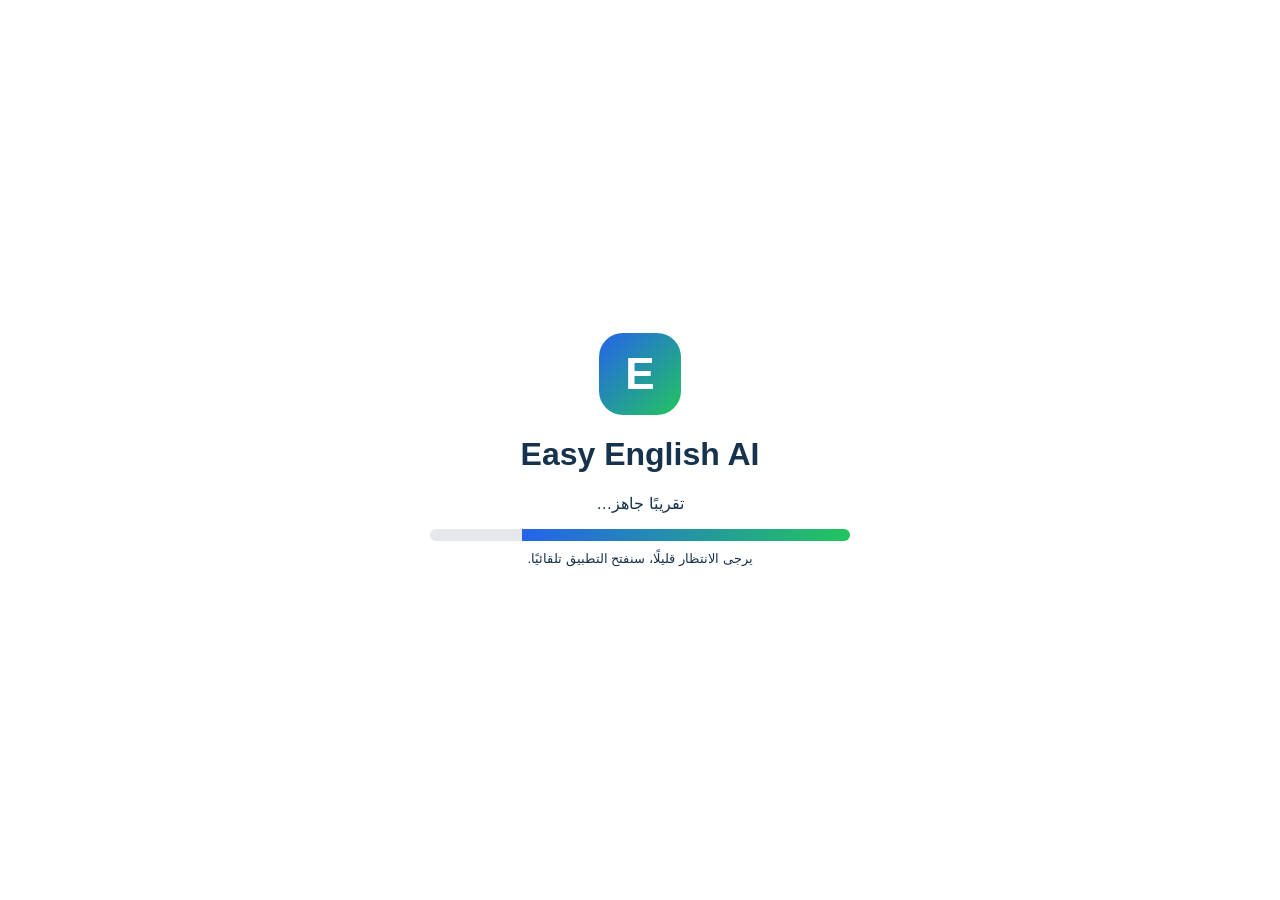
==== index.html @ c3740740 "Use Easy English AI PWA manifest v346" ====
<!doctype html>
<html lang="ar" dir="rtl">
<head>
  <meta charset="utf-8" />
  <meta name="viewport" content="width=device-width, initial-scale=1, viewport-fit=cover" />
  <meta name="theme-color" content="#0ea5e9" />
  <meta name="apple-mobile-web-app-capable" content="yes" />
  <meta name="apple-mobile-web-app-status-bar-style" content="default" />
  <meta name="apple-mobile-web-app-title" content="Easy English AI" />
  <meta name="mobile-web-app-capable" content="yes" />
  <link rel="manifest" href="manifest.webmanifest?v=346" />
  <link rel="apple-touch-icon" href="icons/icon-192.svg" />
  <link rel="stylesheet" href="styles.css?v=18" />
  <link rel="stylesheet" href="excel-import.css?v=18" />
  <link rel="stylesheet" href="backup-tools.css?v=18" />
  <link rel="stylesheet" href="jordan-pwa.css?v=18" />
  <link rel="stylesheet" href="easy-english-v344.css?v=344" />
  <link rel="stylesheet" href="easy-english-v345-patch.css?v=345" />
  <title>Easy English AI</title>
</head>
<body>
  <div id="app"></div>
  <script src="app.js?v=18"></script>
  <script src="v2-learning.js?v=18"></script>
  <script src="excel-import-v14.js?v=18"></script>
  <script src="backup-tools.js?v=18"></script>
  <script src="import-refresh.js?v=18"></script>
  <script src="ios-fixes.js?v=18"></script>
  <script src="sentence-display-v15.js?v=18"></script>
  <script src="jordan-pwa.js?v=18"></script>
  <script src="easy-english-v344.js?v=344"></script>
  <script src="easy-english-v345-patch.js?v=345"></script>
</body>
</html>
---- styles.css ----
:root{--blue:#3b82f6;--blue2:#2563eb;--bg:#f7fbff;--card:#fff;--text:#172033;--muted:#65758b;--green:#16a34a;--red:#ef4444;--amber:#f59e0b;--line:#e5edf7;--shadow:0 12px 30px rgba(37,99,235,.10)}
*{box-sizing:border-box}body{margin:0;font-family:system-ui,-apple-system,"Segoe UI",Tahoma,Arial,sans-serif;background:linear-gradient(180deg,#eaf4ff 0,#f7fbff 38%,#fff 100%);color:var(--text);min-height:100vh}button,input,select{font:inherit}.wrap{max-width:760px;margin:auto;min-height:100vh;padding:env(safe-area-inset-top) 14px calc(80px + env(safe-area-inset-bottom))}.top{position:sticky;top:0;z-index:5;background:rgba(247,251,255,.88);backdrop-filter:blur(12px);padding:10px 0}.ad{height:42px;border:1px dashed #b8d3f5;background:#eef7ff;border-radius:16px;display:flex;align-items:center;justify-content:center;color:#6b8db9;font-size:13px;margin:6px 0}.hero{background:linear-gradient(135deg,#3b82f6,#22c55e);color:#fff;border-radius:28px;padding:22px;box-shadow:var(--shadow);position:relative;overflow:hidden}.hero:after{content:"Aع";position:absolute;left:16px;bottom:-18px;font-size:92px;font-weight:900;opacity:.16}.hero h1{margin:0;font-size:30px}.hero p{margin:8px 0 0;opacity:.92}.grid{display:grid;grid-template-columns:1fr 1fr;gap:12px;margin-top:14px}.tile,.card{background:var(--card);border:1px solid var(--line);border-radius:24px;padding:16px;box-shadow:var(--shadow)}.tile{min-height:105px;text-align:right}.tile b{display:block;font-size:18px;margin:8px 0 4px}.tile span,.muted{color:var(--muted);font-size:13px}.ico{width:42px;height:42px;border-radius:16px;background:#eef7ff;display:flex;align-items:center;justify-content:center;font-size:23px}.btn{border:0;border-radius:18px;padding:13px 16px;background:var(--blue);color:#fff;font-weight:800;box-shadow:0 8px 16px rgba(59,130,246,.18)}.btn.alt{background:#eef7ff;color:#2563eb;box-shadow:none}.btn.green{background:var(--green)}.btn.red{background:var(--red)}.btn.amber{background:var(--amber)}.row{display:flex;gap:10px;align-items:center}.space{justify-content:space-between}.list{display:flex;flex-direction:column;gap:10px;margin-top:12px}.word{font-size:34px;font-weight:900;text-align:center;direction:ltr}.meaning{font-size:25px;text-align:center;color:#0f766e;font-weight:800}.chip{background:#eef7ff;color:#2563eb;border-radius:999px;padding:7px 10px;font-size:12px;font-weight:800}.bar{height:10px;background:#e5edf7;border-radius:999px;overflow:hidden}.bar i{display:block;height:100%;background:linear-gradient(90deg,#3b82f6,#22c55e)}input,select{width:100%;border:1px solid var(--line);background:#fff;border-radius:16px;padding:13px;margin:7px 0;outline:none}.nav{position:fixed;bottom:0;left:0;right:0;background:rgba(255,255,255,.92);backdrop-filter:blur(14px);border-top:1px solid var(--line);padding:8px 10px calc(8px + env(safe-area-inset-bottom));display:flex;justify-content:center;gap:7px}.nav button{border:0;background:transparent;border-radius:14px;padding:8px 10px;color:#64748b;font-size:12px}.nav button.on{background:#eef7ff;color:#2563eb;font-weight:900}.qopt{width:100%;text-align:center;margin:8px 0;background:#fff;color:var(--text);border:1px solid var(--line);box-shadow:none}.qopt.good{background:#dcfce7;color:#166534}.qopt.bad{background:#fee2e2;color:#991b1b}.small{font-size:12px}.title{font-size:22px;margin:14px 0 8px}.back{border:0;background:#eef7ff;color:#2563eb;border-radius:14px;padding:9px 12px;font-weight:800}.empty{text-align:center;color:var(--muted);padding:24px}.footerAd{position:fixed;left:12px;right:12px;bottom:62px;max-width:730px;margin:auto}.toast{position:fixed;bottom:125px;left:20px;right:20px;max-width:440px;margin:auto;background:#172033;color:#fff;border-radius:18px;padding:13px;text-align:center;z-index:20}.ltr{direction:ltr}.hidden{display:none}
.v2-example{margin-top:14px;padding-top:14px;border-top:1px solid var(--line);text-align:center}.v2-label{display:inline-block;margin-bottom:8px;background:#fef3c7;color:#92400e;border-radius:999px;padding:6px 11px;font-size:12px;font-weight:900}.v2-sentence{font-size:22px;font-weight:900;margin:6px 0 10px;color:#172033}.v2-speak{width:100%;margin-bottom:10px}.v2-translation{font-size:18px;font-weight:800;color:#0f766e;background:#f0fdfa;border-radius:16px;padding:10px}.v2-resume-tile{border-color:#bfdbfe;background:linear-gradient(180deg,#ffffff,#eff6ff)}

/* v16 button ergonomics: >=48px touch targets, clear focus, restrained motion */
button{min-height:48px;touch-action:manipulation;-webkit-tap-highlight-color:transparent;cursor:pointer;transition:transform .12s ease,box-shadow .12s ease,background-color .12s ease;border-radius:16px}
.btn{min-height:52px;padding:14px 18px;font-size:16px;line-height:1.25}
.tile{min-height:112px;cursor:pointer;touch-action:manipulation}
.back{min-height:48px;padding:11px 15px}
.nav button{min-width:56px;min-height:48px;padding:8px 10px}
.qopt{min-height:52px;padding:14px 16px;font-size:16px}
button:active:not(:disabled),.tile:active{transform:scale(.985)}
button:disabled{opacity:.48;cursor:not-allowed;box-shadow:none}
button:focus-visible,.tile:focus-visible,input:focus-visible,select:focus-visible{outline:3px solid rgba(37,99,235,.35);outline-offset:2px}
.btn.red:focus-visible{outline-color:rgba(239,68,68,.35)}
@media(hover:hover){button:hover:not(:disabled),.tile:hover{filter:brightness(.985)}}
@media(min-width:650px){.grid{grid-template-columns:repeat(3,1fr)}}
---- excel-import.css ----
.excel-import-tile{border-color:#bbf7d0;background:linear-gradient(180deg,#ffffff,#f0fdf4)}
.excel-format{background:#f8fafc;border:1px solid var(--line);border-radius:18px;padding:12px;line-height:1.9;font-weight:800;margin:10px 0}
.excel-message{background:#dcfce7;color:#166534;border-radius:16px;padding:12px;margin-top:12px;font-weight:900;text-align:center}
.excel-preview-card h3{margin:0 0 10px}
.excel-preview-list{display:flex;flex-direction:column;gap:8px;margin:12px 0}
.excel-preview-row{display:grid;grid-template-columns:1fr 1fr auto;gap:8px;align-items:center;background:#f8fafc;border:1px solid var(--line);border-radius:14px;padding:10px}
.excel-preview-row small{color:var(--muted);font-weight:800}
.excel-preview-row b{font-size:15px}
---- backup-tools.css ----
.backup-card{margin-top:14px}.backup-card h3{margin:0 0 8px}.backup-card .btn{display:block;width:100%;margin-top:10px}.backup-summary{margin-top:12px;padding:10px 12px;border-radius:14px;background:#eff6ff;color:#475569;font-weight:700}.backup-warning{margin:12px 0 0;padding:10px 12px;border-radius:14px;background:#fff7ed;color:#9a3412;line-height:1.7;font-size:.92rem}.backup-danger{background:#ef4444!important;color:#fff!important}.backup-modal-overlay{position:fixed;inset:0;z-index:9999;background:rgba(15,23,42,.5);display:flex;align-items:flex-end;justify-content:center;padding:18px}.backup-modal{width:min(100%,520px);background:#fff;border-radius:24px;padding:20px;box-shadow:0 24px 70px rgba(15,23,42,.28);padding-bottom:calc(20px + env(safe-area-inset-bottom))}.backup-modal h3{margin:0 0 8px;color:#0f172a}.backup-modal p{margin:0 0 14px;color:#64748b;line-height:1.7}.backup-modal .btn{display:block;width:100%;margin-top:10px}@media(min-width:700px){.backup-modal-overlay{align-items:center}}
---- jordan-pwa.css ----
body.jordan-mode{margin:0;background:linear-gradient(180deg,#f6fbff,#fffaf2);font-family:-apple-system,BlinkMacSystemFont,"Segoe UI",Tahoma,Arial,sans-serif;color:#17324d}body.jordan-mode #app{min-height:100vh}.j-shell{max-width:1100px;margin:auto;padding:18px 18px 90px}.j-top{display:flex;justify-content:space-between;gap:12px;align-items:center;flex-wrap:wrap}.j-title{font-size:clamp(24px,5vw,40px);font-weight:900;margin:0}.j-sub{color:#64748b;margin:5px 0 0}.j-badge{background:#e0f2fe;color:#075985;padding:8px 12px;border-radius:999px;font-weight:800}.j-grid{display:grid;grid-template-columns:repeat(auto-fit,minmax(210px,1fr));gap:14px;margin-top:18px}.j-card,.j-panel{background:#fff;border:1px solid #e5edf5;border-radius:24px;box-shadow:0 10px 30px rgba(15,23,42,.07);padding:18px}.j-card{cursor:pointer;transition:.2s transform,.2s box-shadow}.j-card:hover{transform:translateY(-3px);box-shadow:0 14px 34px rgba(15,23,42,.11)}.j-card .ico{font-size:34px}.j-card h3{margin:10px 0 4px;font-size:20px}.j-card p{margin:0;color:#64748b;line-height:1.55}.j-nav{position:fixed;z-index:50;left:50%;transform:translateX(-50%);bottom:max(10px,env(safe-area-inset-bottom));width:min(720px,calc(100% - 20px));display:grid;grid-template-columns:repeat(5,1fr);gap:6px;background:rgba(255,255,255,.96);padding:8px;border:1px solid #e2e8f0;border-radius:24px;box-shadow:0 12px 34px rgba(15,23,42,.16);backdrop-filter:blur(14px)}.j-nav button{border:0;background:transparent;border-radius:16px;padding:9px 5px;font-weight:800;color:#64748b}.j-nav button.active{background:#e0f2fe;color:#0369a1}.j-toolbar{display:flex;gap:10px;flex-wrap:wrap;margin:14px 0}.j-input,.j-select,.j-textarea{box-sizing:border-box;width:100%;border:1px solid #cbd5e1;border-radius:16px;padding:13px 14px;background:#fff;font-size:16px}.j-textarea{min-height:84px;resize:vertical}.j-row{display:grid;grid-template-columns:repeat(auto-fit,minmax(160px,1fr));gap:10px}.j-btn{border:0;border-radius:16px;padding:12px 16px;font-weight:900;background:#0ea5e9;color:#fff;cursor:pointer}.j-btn.secondary{background:#eef2ff;color:#4338ca}.j-btn.green{background:#22c55e}.j-btn.warn{background:#f59e0b}.j-btn.light{background:#f1f5f9;color:#334155}.j-results{display:grid;gap:10px}.j-word{background:#fff;border:1px solid #e2e8f0;border-radius:18px;padding:14px;display:grid;grid-template-columns:auto 1fr auto;gap:12px;align-items:start}.j-check{width:22px;height:22px}.j-word-en{font-size:21px;font-weight:900;direction:ltr;text-align:left}.j-word-ar{font-weight:800;color:#0f766e}.j-meta{font-size:12px;color:#64748b;margin-top:5px}.j-example{direction:ltr;text-align:left;margin-top:8px;line-height:1.5}.j-empty{text-align:center;padding:50px 16px;color:#64748b}.j-stats{display:flex;gap:10px;flex-wrap:wrap}.j-stat{padding:10px 14px;background:#ecfeff;border-radius:16px;font-weight:900}.j-modal{position:fixed;z-index:80;inset:0;background:rgba(15,23,42,.48);display:flex;align-items:center;justify-content:center;padding:16px}.j-dialog{width:min(650px,100%);max-height:88vh;overflow:auto;background:#fff;border-radius:24px;padding:18px}.j-dialog h3{margin-top:0}.j-progress{height:8px;background:#e2e8f0;border-radius:999px;overflow:hidden}.j-progress>div{height:100%;background:#22c55e}.j-note{background:#fff7ed;border:1px solid #fed7aa;color:#9a3412;border-radius:16px;padding:12px;line-height:1.5}@media(min-width:900px){.j-shell{padding-top:28px}.j-nav{bottom:18px}}
---- easy-english-v344.css ----
.ee-prep{position:fixed;inset:0;z-index:99999;background:#fff;display:flex;align-items:center;justify-content:center;padding:24px}.ee-prep-card{width:min(420px,100%);text-align:center}.ee-logo{width:82px;height:82px;border-radius:24px;margin:0 auto 14px;display:grid;place-items:center;font-size:44px;font-weight:900;background:linear-gradient(135deg,#2563eb,#22c55e);color:#fff}.ee-progress{height:12px;background:#e5e7eb;border-radius:999px;overflow:hidden;margin:16px 0 8px}.ee-progress i{display:block;width:8%;height:100%;background:linear-gradient(90deg,#2563eb,#22c55e);transition:width .2s ease}.ee-card-wrap{display:flex;flex-direction:column;gap:10px}.ee-count{text-align:center;font-weight:900}.ee-flash{background:#fff;border:1px solid #e5e7eb;border-radius:24px;padding:16px;box-shadow:0 10px 30px rgba(15,23,42,.06);max-height:58vh;overflow:auto}.ee-word-line{display:flex;align-items:center;justify-content:center;gap:6px}.ee-word-line h2{font-size:38px;line-height:1.1;margin:8px 0;direction:ltr;text-align:center;word-break:break-word}.ee-icon{border:0;background:#eef2ff;border-radius:12px;padding:9px 11px;font-size:18px}.ee-meaning{background:#dbeafe;padding:12px;border-radius:16px;text-align:center;font-size:24px;font-weight:900;line-height:1.4}.ee-example{margin-top:10px;background:#f3e8ff;padding:12px;border-radius:16px}.ee-en{direction:ltr;text-align:left;font-weight:800;line-height:1.5}.ee-ar{margin-top:8px;border-top:1px solid #ddd;padding-top:8px;line-height:1.6}.ee-navrow{display:grid;grid-template-columns:1fr 1fr;gap:8px}.ee-full{width:100%;margin-top:12px}.ee-candidates-title{font-weight:900;margin:10px 0}.ee-candidate{display:grid;grid-template-columns:auto 1fr auto;gap:10px;align-items:start;background:#fff;border:1px solid #e5e7eb;border-radius:18px;padding:12px;margin-bottom:10px}.ee-candidate input{margin-top:6px}.ee-candidate b{font-size:20px}.ee-candidate small{display:block;color:#64748b;margin-top:6px}@media(max-width:430px){.ee-word-line h2{font-size:32px}.ee-meaning{font-size:21px}.ee-flash{max-height:54vh}.ee-navrow .j-btn{padding-inline:8px;font-size:14px}}
---- easy-english-v345-patch.css ----
.ee-suggest-sentence{width:100%;margin-top:8px}.ee-candidate textarea{direction:ltr;text-align:left;line-height:1.5}.ee-candidate textarea:nth-of-type(2){direction:rtl;text-align:right}@media (min-width:900px){body.jordan-mode{padding-right:106px}.j-nav{position:fixed!important;right:18px!important;left:auto!important;bottom:50%!important;transform:translateY(50%)!important;width:76px!important;display:flex!important;flex-direction:column!important;gap:8px!important;padding:10px 8px!important;border-radius:22px!important}.j-nav button{width:60px!important;min-height:58px!important}.j-shell{padding-bottom:32px!important}.j-panel,.j-results{max-width:1100px;margin-left:auto;margin-right:auto}.ee-candidate{grid-template-columns:auto minmax(0,1fr) auto}.ee-candidate textarea{min-height:88px}}
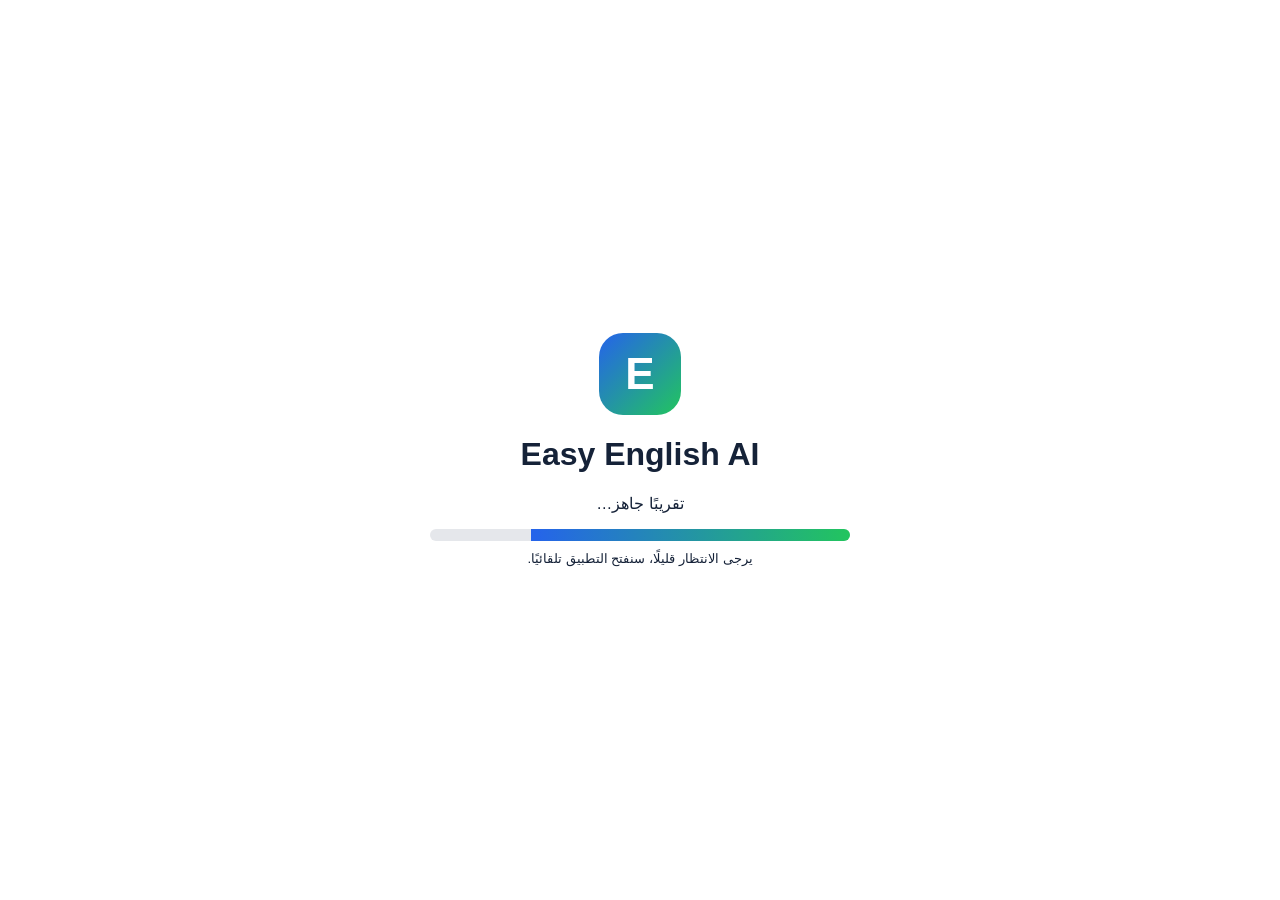
==== commit c5121eb3: "Load polished Easy English AI PWA assets" ====
--- a/index.html
+++ b/index.html
@@ -15,7 +15,7 @@
   <link rel="stylesheet" href="backup-tools.css?v=18" />
   <link rel="stylesheet" href="jordan-pwa.css?v=18" />
   <link rel="stylesheet" href="easy-english-v344.css?v=344" />
-  <link rel="stylesheet" href="easy-english-v345-patch.css?v=345" />
+  <link rel="stylesheet" href="easy-english-v345-patch.css?v=346" />
   <title>Easy English AI</title>
 </head>
 <body>
@@ -29,6 +29,6 @@
   <script src="sentence-display-v15.js?v=18"></script>
   <script src="jordan-pwa.js?v=18"></script>
   <script src="easy-english-v344.js?v=344"></script>
-  <script src="easy-english-v345-patch.js?v=345"></script>
+  <script src="easy-english-v345-patch.js?v=346"></script>
 </body>
-</html>+</html>
--- a/easy-english-v345-patch.css
+++ b/easy-english-v345-patch.css
@@ -1 +1 @@
-.ee-suggest-sentence{width:100%;margin-top:8px}.ee-candidate textarea{direction:ltr;text-align:left;line-height:1.5}.ee-candidate textarea:nth-of-type(2){direction:rtl;text-align:right}@media (min-width:900px){body.jordan-mode{padding-right:106px}.j-nav{position:fixed!important;right:18px!important;left:auto!important;bottom:50%!important;transform:translateY(50%)!important;width:76px!important;display:flex!important;flex-direction:column!important;gap:8px!important;padding:10px 8px!important;border-radius:22px!important}.j-nav button{width:60px!important;min-height:58px!important}.j-shell{padding-bottom:32px!important}.j-panel,.j-results{max-width:1100px;margin-left:auto;margin-right:auto}.ee-candidate{grid-template-columns:auto minmax(0,1fr) auto}.ee-candidate textarea{min-height:88px}}
+body.ee-polished{background:#f6f9ff;color:#152238}.ee-polished .j-shell{max-width:1180px;margin:0 auto;padding-inline:14px;padding-bottom:94px}.ee-polished .j-top{margin-bottom:12px}.ee-polished .j-title{font-size:clamp(24px,4vw,32px);font-weight:900;letter-spacing:-.3px}.ee-polished .j-sub{color:#667085;line-height:1.55}.ee-polished .j-grid{gap:12px}.ee-polished .j-card,.ee-polished .j-panel,.ee-polished .j-word,.ee-polished .ee-candidate{border:1px solid #e4ebf5!important;border-radius:20px!important;background:#fff!important;box-shadow:0 8px 24px rgba(30,64,175,.055)!important}.ee-polished .j-card{padding:16px!important;transition:transform .14s ease,box-shadow .14s ease}.ee-polished .j-card:active{transform:scale(.985)}.ee-polished .j-btn{min-height:44px;border-radius:14px;padding:10px 14px;font-weight:800}.ee-polished .j-input,.ee-polished .j-select{min-height:46px;border-radius:14px!important}.ee-polished .j-nav{backdrop-filter:blur(18px);-webkit-backdrop-filter:blur(18px);border:1px solid rgba(219,228,241,.9)!important;box-shadow:0 10px 30px rgba(15,23,42,.12)!important}.ee-polished .j-nav button{transition:background .14s ease,transform .14s ease}.ee-polished .j-nav button:active{transform:scale(.96)}.ee-suggest-sentence{width:100%;margin-top:8px}.ee-candidate textarea{direction:ltr;text-align:left;line-height:1.55;min-height:74px}.ee-candidate textarea:nth-of-type(2){direction:rtl;text-align:right}.ee-candidate small{line-height:1.5}.ee-flash{max-height:none!important;overflow:visible!important}.ee-word-line h2{font-size:clamp(32px,8vw,42px)!important}.ee-meaning{font-size:clamp(20px,5vw,26px)!important}.ee-example{line-height:1.55}.ee-en{direction:ltr;text-align:left}.ee-ar{direction:rtl;text-align:right}.j-progress{overflow:hidden;border-radius:999px}.j-progress>div{transition:width .2s ease}.ee-polished *{scrollbar-width:thin;scrollbar-color:#cbd5e1 transparent}@media(max-width:520px){.ee-polished .j-shell{padding-inline:10px;padding-bottom:88px}.ee-polished .j-card{padding:14px!important}.ee-polished .j-panel{padding:14px!important}.ee-navrow{gap:6px}.ee-navrow .j-btn{font-size:14px;padding-inline:8px}.ee-candidate{grid-template-columns:auto minmax(0,1fr)!important;gap:8px!important}.ee-candidate>.j-btn,.ee-candidate>.ee-suggest-sentence{grid-column:1/-1}.ee-word-line{gap:3px}.ee-icon{padding:8px 10px}}@media(min-width:900px){body.ee-polished.jordan-mode{padding-right:112px}.ee-polished .j-nav{position:fixed!important;right:18px!important;left:auto!important;bottom:50%!important;transform:translateY(50%)!important;width:78px!important;display:flex!important;flex-direction:column!important;gap:6px!important;padding:10px 8px!important;border-radius:24px!important}.ee-polished .j-nav button{width:60px!important;min-height:58px!important;border-radius:16px!important}.ee-polished .j-shell{padding-bottom:34px!important}.ee-polished .j-panel,.ee-polished .j-results{max-width:1080px;margin-left:auto;margin-right:auto}.ee-polished .j-grid{grid-template-columns:repeat(2,minmax(0,1fr))}.ee-candidate{grid-template-columns:auto minmax(0,1fr) auto}.ee-candidate textarea{min-height:86px}.ee-card-wrap{max-width:760px;margin:0 auto}}@media(min-width:1280px){.ee-polished .j-grid{grid-template-columns:repeat(3,minmax(0,1fr))}}
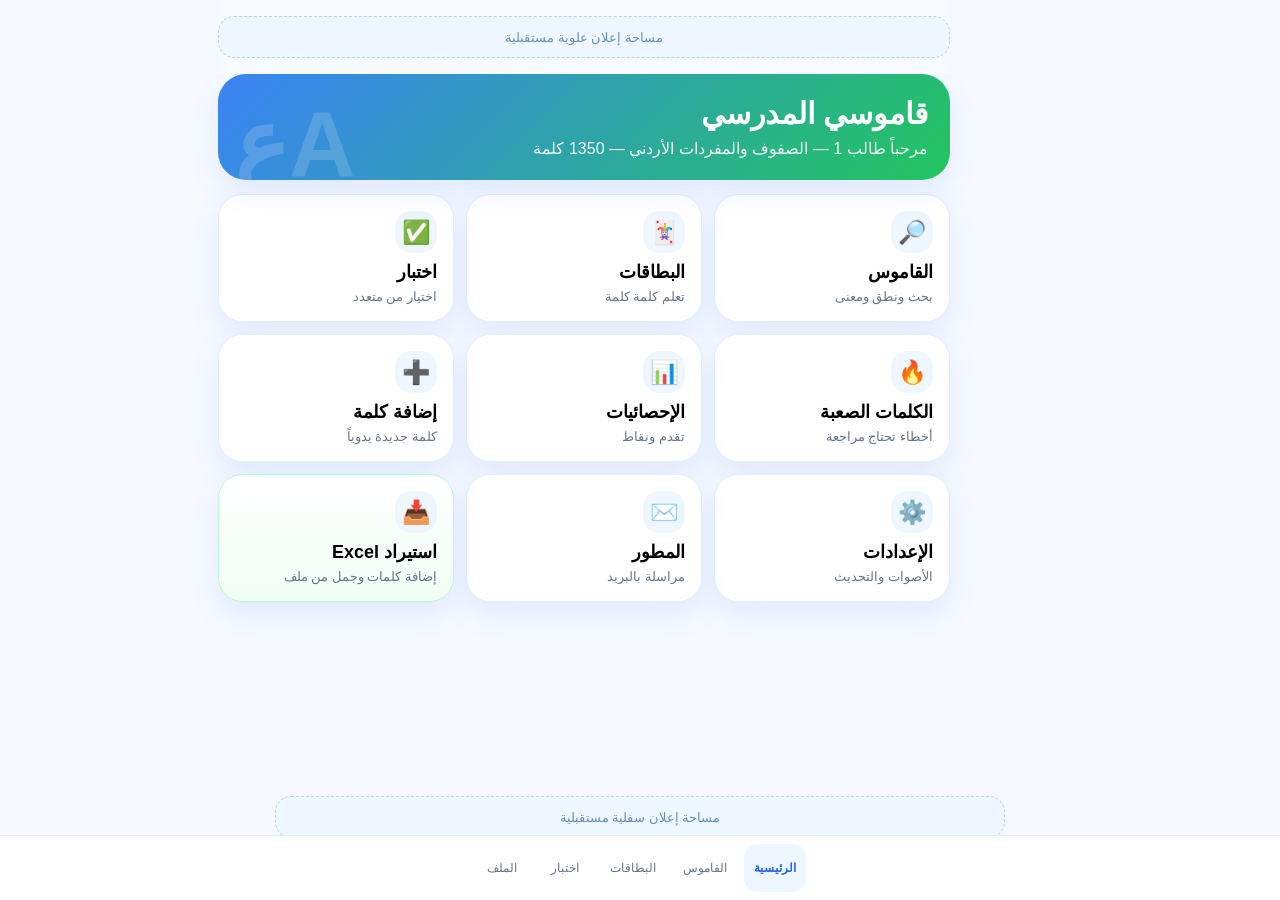
==== commit 772c19de: "Speed up PWA first paint and bump polished assets" ====
--- a/index.html
+++ b/index.html
@@ -8,15 +8,21 @@
   <meta name="apple-mobile-web-app-status-bar-style" content="default" />
   <meta name="apple-mobile-web-app-title" content="Easy English AI" />
   <meta name="mobile-web-app-capable" content="yes" />
-  <link rel="manifest" href="manifest.webmanifest?v=346" />
+  <link rel="manifest" href="manifest.webmanifest?v=347" />
   <link rel="apple-touch-icon" href="icons/icon-192.svg" />
   <link rel="stylesheet" href="styles.css?v=18" />
   <link rel="stylesheet" href="excel-import.css?v=18" />
   <link rel="stylesheet" href="backup-tools.css?v=18" />
   <link rel="stylesheet" href="jordan-pwa.css?v=18" />
   <link rel="stylesheet" href="easy-english-v344.css?v=344" />
-  <link rel="stylesheet" href="easy-english-v345-patch.css?v=346" />
+  <link rel="stylesheet" href="easy-english-v345-patch.css?v=347" />
   <title>Easy English AI</title>
+  <script>
+    try {
+      document.title = 'Easy English AI';
+      localStorage.setItem('easy_english_ai_prep_v344', '1');
+    } catch (_) {}
+  </script>
 </head>
 <body>
   <div id="app"></div>
@@ -29,6 +35,6 @@
   <script src="sentence-display-v15.js?v=18"></script>
   <script src="jordan-pwa.js?v=18"></script>
   <script src="easy-english-v344.js?v=344"></script>
-  <script src="easy-english-v345-patch.js?v=346"></script>
+  <script src="easy-english-v345-patch.js?v=347"></script>
 </body>
 </html>
--- a/easy-english-v345-patch.css
+++ b/easy-english-v345-patch.css
@@ -1 +1 @@
-body.ee-polished{background:#f6f9ff;color:#152238}.ee-polished .j-shell{max-width:1180px;margin:0 auto;padding-inline:14px;padding-bottom:94px}.ee-polished .j-top{margin-bottom:12px}.ee-polished .j-title{font-size:clamp(24px,4vw,32px);font-weight:900;letter-spacing:-.3px}.ee-polished .j-sub{color:#667085;line-height:1.55}.ee-polished .j-grid{gap:12px}.ee-polished .j-card,.ee-polished .j-panel,.ee-polished .j-word,.ee-polished .ee-candidate{border:1px solid #e4ebf5!important;border-radius:20px!important;background:#fff!important;box-shadow:0 8px 24px rgba(30,64,175,.055)!important}.ee-polished .j-card{padding:16px!important;transition:transform .14s ease,box-shadow .14s ease}.ee-polished .j-card:active{transform:scale(.985)}.ee-polished .j-btn{min-height:44px;border-radius:14px;padding:10px 14px;font-weight:800}.ee-polished .j-input,.ee-polished .j-select{min-height:46px;border-radius:14px!important}.ee-polished .j-nav{backdrop-filter:blur(18px);-webkit-backdrop-filter:blur(18px);border:1px solid rgba(219,228,241,.9)!important;box-shadow:0 10px 30px rgba(15,23,42,.12)!important}.ee-polished .j-nav button{transition:background .14s ease,transform .14s ease}.ee-polished .j-nav button:active{transform:scale(.96)}.ee-suggest-sentence{width:100%;margin-top:8px}.ee-candidate textarea{direction:ltr;text-align:left;line-height:1.55;min-height:74px}.ee-candidate textarea:nth-of-type(2){direction:rtl;text-align:right}.ee-candidate small{line-height:1.5}.ee-flash{max-height:none!important;overflow:visible!important}.ee-word-line h2{font-size:clamp(32px,8vw,42px)!important}.ee-meaning{font-size:clamp(20px,5vw,26px)!important}.ee-example{line-height:1.55}.ee-en{direction:ltr;text-align:left}.ee-ar{direction:rtl;text-align:right}.j-progress{overflow:hidden;border-radius:999px}.j-progress>div{transition:width .2s ease}.ee-polished *{scrollbar-width:thin;scrollbar-color:#cbd5e1 transparent}@media(max-width:520px){.ee-polished .j-shell{padding-inline:10px;padding-bottom:88px}.ee-polished .j-card{padding:14px!important}.ee-polished .j-panel{padding:14px!important}.ee-navrow{gap:6px}.ee-navrow .j-btn{font-size:14px;padding-inline:8px}.ee-candidate{grid-template-columns:auto minmax(0,1fr)!important;gap:8px!important}.ee-candidate>.j-btn,.ee-candidate>.ee-suggest-sentence{grid-column:1/-1}.ee-word-line{gap:3px}.ee-icon{padding:8px 10px}}@media(min-width:900px){body.ee-polished.jordan-mode{padding-right:112px}.ee-polished .j-nav{position:fixed!important;right:18px!important;left:auto!important;bottom:50%!important;transform:translateY(50%)!important;width:78px!important;display:flex!important;flex-direction:column!important;gap:6px!important;padding:10px 8px!important;border-radius:24px!important}.ee-polished .j-nav button{width:60px!important;min-height:58px!important;border-radius:16px!important}.ee-polished .j-shell{padding-bottom:34px!important}.ee-polished .j-panel,.ee-polished .j-results{max-width:1080px;margin-left:auto;margin-right:auto}.ee-polished .j-grid{grid-template-columns:repeat(2,minmax(0,1fr))}.ee-candidate{grid-template-columns:auto minmax(0,1fr) auto}.ee-candidate textarea{min-height:86px}.ee-card-wrap{max-width:760px;margin:0 auto}}@media(min-width:1280px){.ee-polished .j-grid{grid-template-columns:repeat(3,minmax(0,1fr))}}
+body.ee-polished{background:#f6f9ff;color:#152238;-webkit-font-smoothing:antialiased;text-rendering:optimizeLegibility}.ee-polished .j-shell{max-width:1180px;margin:0 auto;padding-inline:14px;padding-bottom:calc(94px + env(safe-area-inset-bottom))}.ee-polished .j-top{margin-bottom:12px}.ee-polished .j-title{font-size:clamp(24px,4vw,32px);font-weight:900;letter-spacing:-.3px;line-height:1.2}.ee-polished .j-sub{color:#667085;line-height:1.55}.ee-polished .j-grid{gap:12px}.ee-polished .j-card,.ee-polished .j-panel,.ee-polished .j-word,.ee-polished .ee-candidate{border:1px solid #e4ebf5!important;border-radius:20px!important;background:#fff!important;box-shadow:0 8px 24px rgba(30,64,175,.055)!important}.ee-polished .j-card{padding:16px!important;transition:transform .14s ease,box-shadow .14s ease,border-color .14s ease}.ee-polished .j-btn{min-height:44px;border-radius:14px;padding:10px 14px;font-weight:800;touch-action:manipulation}.ee-polished .j-input,.ee-polished .j-select{min-height:46px;border-radius:14px!important;font-size:16px}.ee-polished .j-nav{backdrop-filter:blur(18px);-webkit-backdrop-filter:blur(18px);border:1px solid rgba(219,228,241,.9)!important;box-shadow:0 10px 30px rgba(15,23,42,.12)!important}.ee-polished .j-nav button{transition:background .14s ease,transform .14s ease;touch-action:manipulation}.ee-polished button:focus-visible,.ee-polished input:focus-visible,.ee-polished textarea:focus-visible,.ee-polished select:focus-visible{outline:3px solid rgba(37,99,235,.22);outline-offset:2px}.ee-suggest-sentence{width:100%;margin-top:8px}.ee-candidate textarea{direction:ltr;text-align:left;line-height:1.55;min-height:74px;resize:vertical}.ee-candidate textarea:nth-of-type(2){direction:rtl;text-align:right}.ee-candidate small{line-height:1.5}.ee-flash{max-height:none!important;overflow:visible!important}.ee-word-line h2{font-size:clamp(32px,8vw,42px)!important;overflow-wrap:anywhere}.ee-meaning{font-size:clamp(20px,5vw,26px)!important;overflow-wrap:anywhere}.ee-example{line-height:1.55}.ee-en{direction:ltr;text-align:left;unicode-bidi:plaintext;overflow-wrap:anywhere}.ee-ar{direction:rtl;text-align:right;overflow-wrap:anywhere}.j-progress{overflow:hidden;border-radius:999px}.j-progress>div{transition:width .2s ease}.ee-polished *{scrollbar-width:thin;scrollbar-color:#cbd5e1 transparent}@media(hover:hover) and (pointer:fine){.ee-polished .j-card:hover{transform:translateY(-2px);box-shadow:0 12px 30px rgba(30,64,175,.09)!important;border-color:#d6e2f5!important}.ee-polished .j-nav button:hover{transform:translateY(-1px)}}@media(max-width:520px){.ee-polished .j-shell{padding-inline:10px;padding-bottom:calc(88px + env(safe-area-inset-bottom))}.ee-polished .j-card{padding:14px!important}.ee-polished .j-panel{padding:14px!important}.ee-polished .j-nav{padding-bottom:max(8px,env(safe-area-inset-bottom))!important}.ee-navrow{gap:6px}.ee-navrow .j-btn{font-size:14px;padding-inline:8px}.ee-candidate{grid-template-columns:auto minmax(0,1fr)!important;gap:8px!important}.ee-candidate>.j-btn,.ee-candidate>.ee-suggest-sentence{grid-column:1/-1}.ee-word-line{gap:3px}.ee-icon{padding:8px 10px}.ee-polished .j-title{font-size:25px}}@media(min-width:900px){body.ee-polished.jordan-mode{padding-right:112px}.ee-polished .j-nav{position:fixed!important;right:18px!important;left:auto!important;bottom:50%!important;transform:translateY(50%)!important;width:78px!important;display:flex!important;flex-direction:column!important;gap:6px!important;padding:10px 8px!important;border-radius:24px!important}.ee-polished .j-nav button{width:60px!important;min-height:58px!important;border-radius:16px!important}.ee-polished .j-shell{padding-bottom:34px!important}.ee-polished .j-panel,.ee-polished .j-results{max-width:1080px;margin-left:auto;margin-right:auto}.ee-polished .j-grid{grid-template-columns:repeat(2,minmax(0,1fr))}.ee-candidate{grid-template-columns:auto minmax(0,1fr) auto}.ee-candidate textarea{min-height:86px}.ee-card-wrap{max-width:760px;margin:0 auto}}@media(min-width:1280px){.ee-polished .j-grid{grid-template-columns:repeat(3,minmax(0,1fr))}}@media(prefers-reduced-motion:reduce){.ee-polished *{scroll-behavior:auto!important;transition:none!important;animation:none!important}}
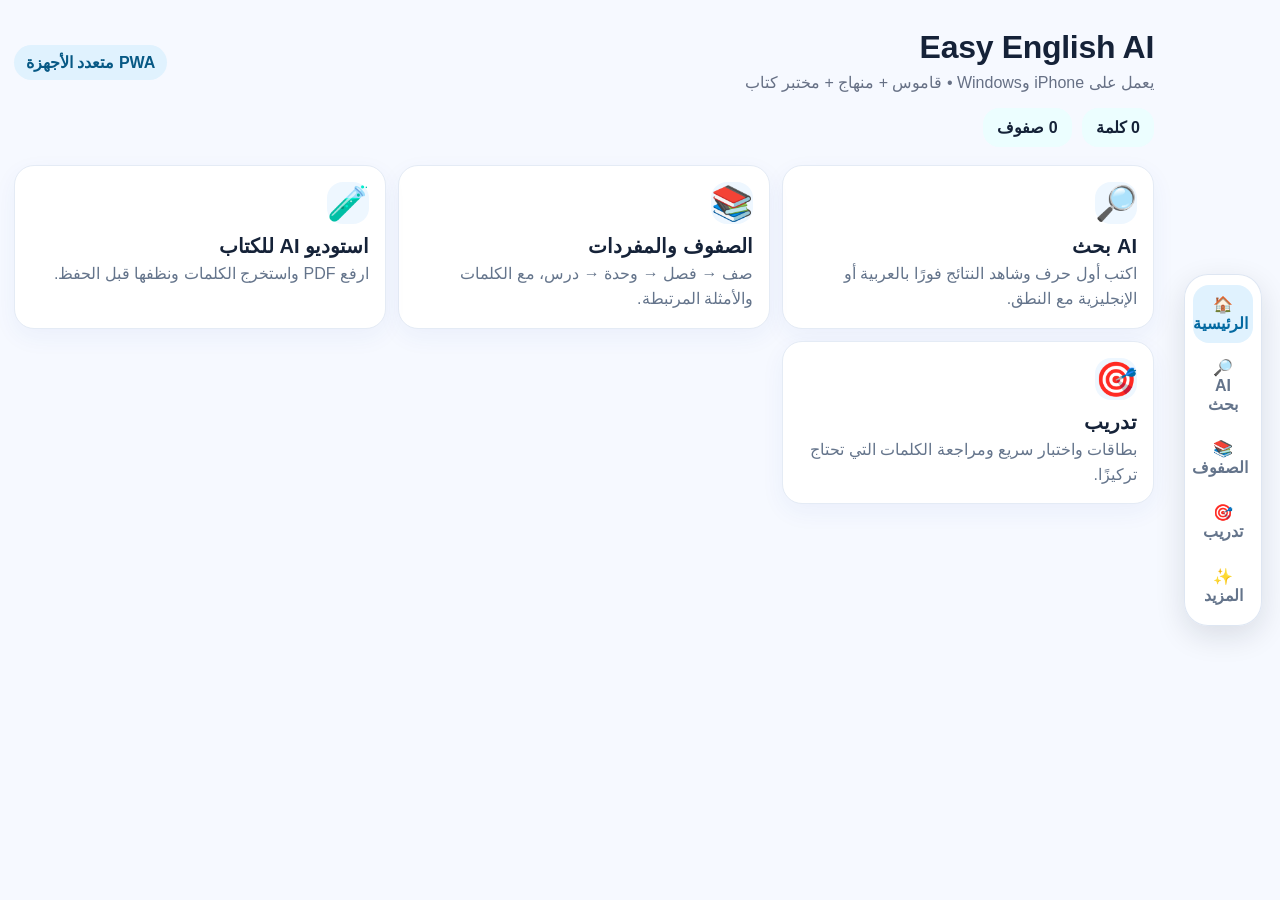
==== commit 28989d1b: "Ensure v348 service worker registration before live publish" ====
--- a/index.html
+++ b/index.html
@@ -8,14 +8,14 @@
   <meta name="apple-mobile-web-app-status-bar-style" content="default" />
   <meta name="apple-mobile-web-app-title" content="Easy English AI" />
   <meta name="mobile-web-app-capable" content="yes" />
-  <link rel="manifest" href="manifest.webmanifest?v=347" />
+  <link rel="manifest" href="manifest.webmanifest?v=348" />
   <link rel="apple-touch-icon" href="icons/icon-192.svg" />
   <link rel="stylesheet" href="styles.css?v=18" />
   <link rel="stylesheet" href="excel-import.css?v=18" />
   <link rel="stylesheet" href="backup-tools.css?v=18" />
   <link rel="stylesheet" href="jordan-pwa.css?v=18" />
   <link rel="stylesheet" href="easy-english-v344.css?v=344" />
-  <link rel="stylesheet" href="easy-english-v345-patch.css?v=347" />
+  <link rel="stylesheet" href="easy-english-v345-patch.css?v=348" />
   <title>Easy English AI</title>
   <script>
     try {
@@ -35,6 +35,13 @@
   <script src="sentence-display-v15.js?v=18"></script>
   <script src="jordan-pwa.js?v=18"></script>
   <script src="easy-english-v344.js?v=344"></script>
-  <script src="easy-english-v345-patch.js?v=347"></script>
+  <script src="easy-english-v345-patch.js?v=348"></script>
+  <script>
+    if ('serviceWorker' in navigator) {
+      window.addEventListener('load', () => {
+        navigator.serviceWorker.register('./sw.js?v=348', { scope: './' }).catch(() => {});
+      }, { once: true });
+    }
+  </script>
 </body>
 </html>
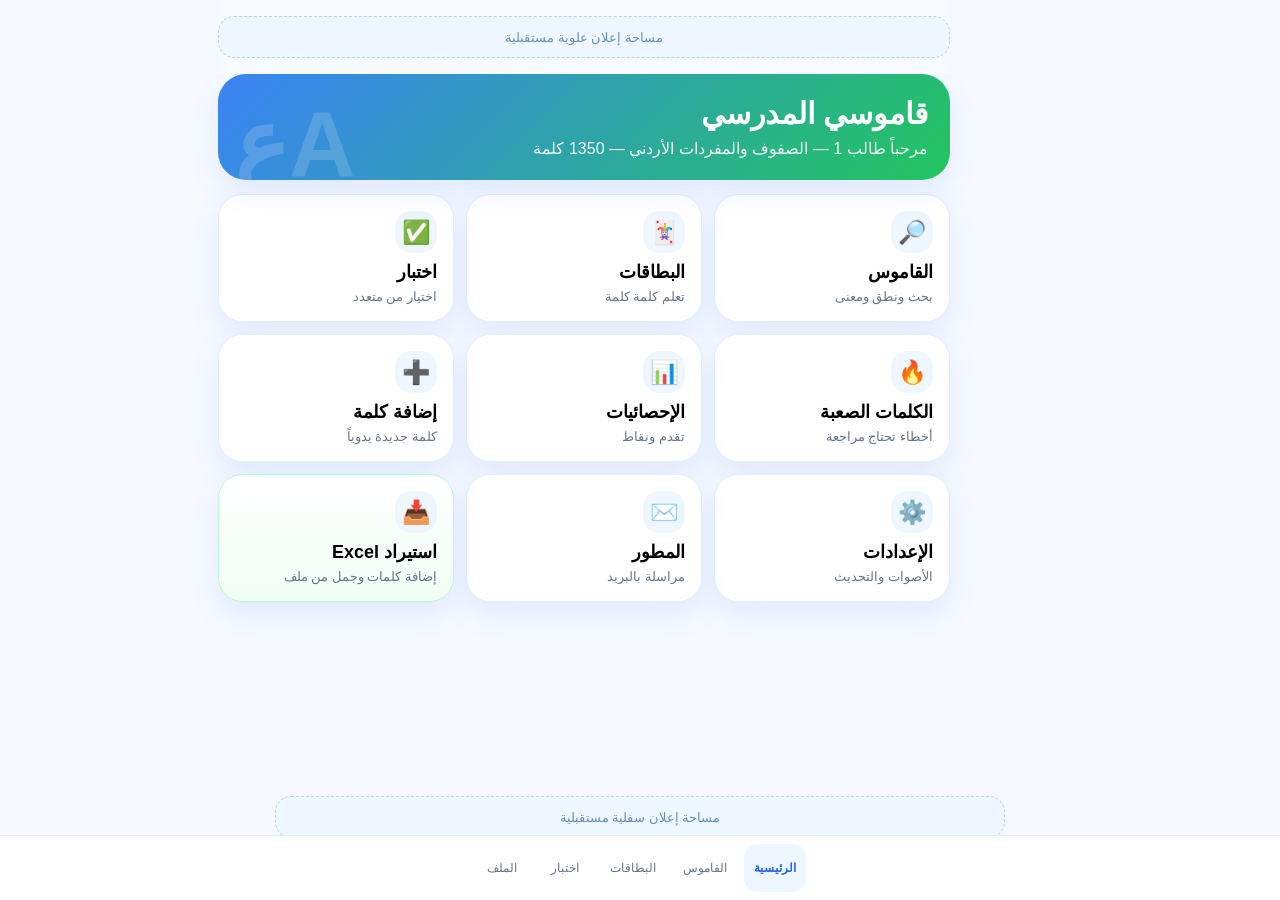
==== commit 21139dce: "Materialize Easy English AI PWA v349 source" ====
--- a/index.html
+++ b/index.html
@@ -8,14 +8,14 @@
   <meta name="apple-mobile-web-app-status-bar-style" content="default" />
   <meta name="apple-mobile-web-app-title" content="Easy English AI" />
   <meta name="mobile-web-app-capable" content="yes" />
-  <link rel="manifest" href="manifest.webmanifest?v=348" />
+  <link rel="manifest" href="manifest.webmanifest?v=349" />
   <link rel="apple-touch-icon" href="icons/icon-192.svg" />
   <link rel="stylesheet" href="styles.css?v=18" />
   <link rel="stylesheet" href="excel-import.css?v=18" />
   <link rel="stylesheet" href="backup-tools.css?v=18" />
   <link rel="stylesheet" href="jordan-pwa.css?v=18" />
   <link rel="stylesheet" href="easy-english-v344.css?v=344" />
-  <link rel="stylesheet" href="easy-english-v345-patch.css?v=348" />
+  <link rel="stylesheet" href="easy-english-v345-patch.css?v=349" />
   <title>Easy English AI</title>
   <script>
     try {
@@ -33,9 +33,9 @@
   <script src="import-refresh.js?v=18"></script>
   <script src="ios-fixes.js?v=18"></script>
   <script src="sentence-display-v15.js?v=18"></script>
-  <script src="jordan-pwa.js?v=18"></script>
+  <script src="jordan-pwa.js?v=349"></script>
   <script src="easy-english-v344.js?v=344"></script>
-  <script src="easy-english-v345-patch.js?v=348"></script>
+  <script src="easy-english-v345-patch.js?v=349"></script>
   <script>
     if ('serviceWorker' in navigator) {
       window.addEventListener('load', () => {
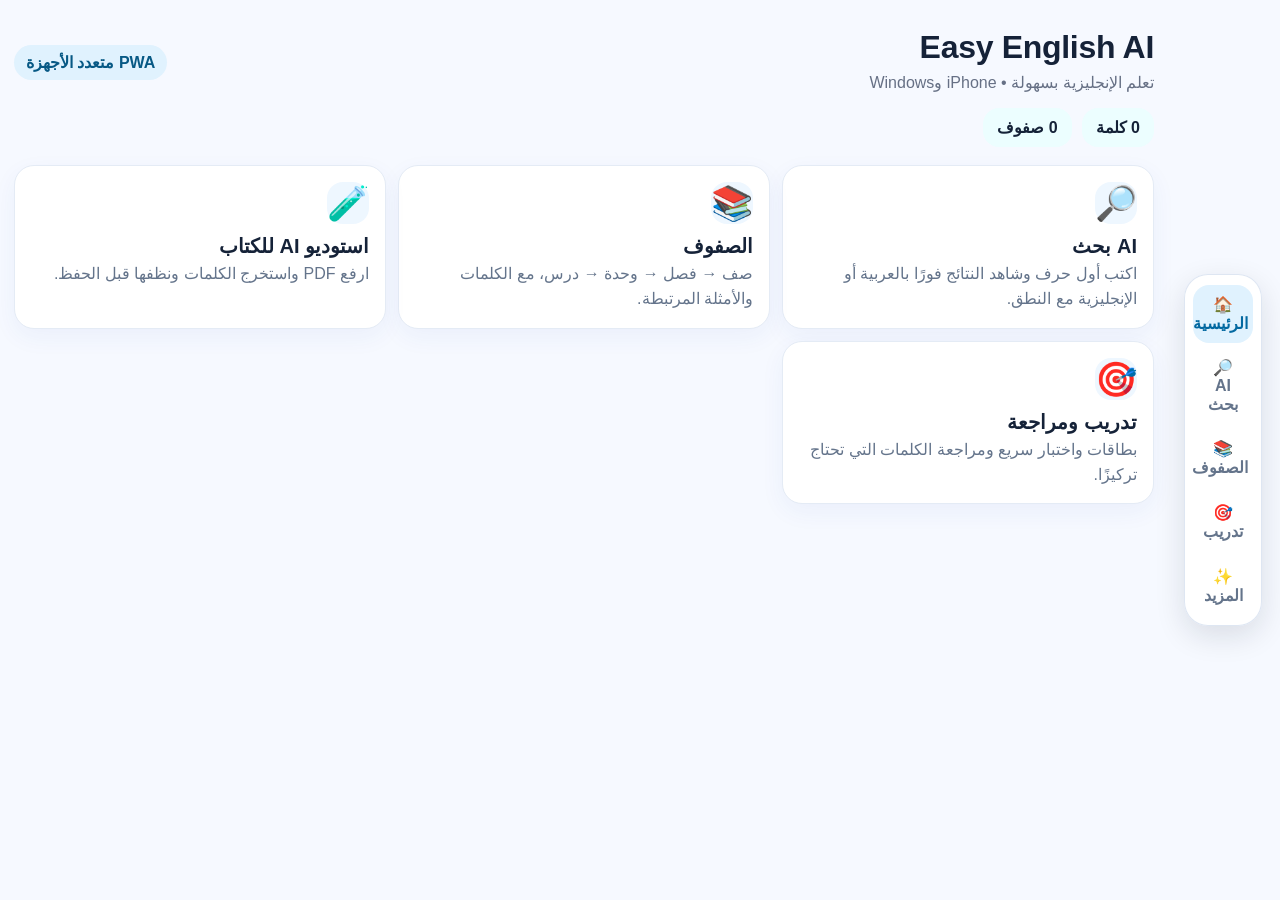
==== commit 7b7fd7dc: "Register PWA v349 service worker" ====
--- a/index.html
+++ b/index.html
@@ -39,7 +39,7 @@
   <script>
     if ('serviceWorker' in navigator) {
       window.addEventListener('load', () => {
-        navigator.serviceWorker.register('./sw.js?v=348', { scope: './' }).catch(() => {});
+        navigator.serviceWorker.register('./sw.js?v=349', { scope: './' }).catch(() => {});
       }, { once: true });
     }
   </script>
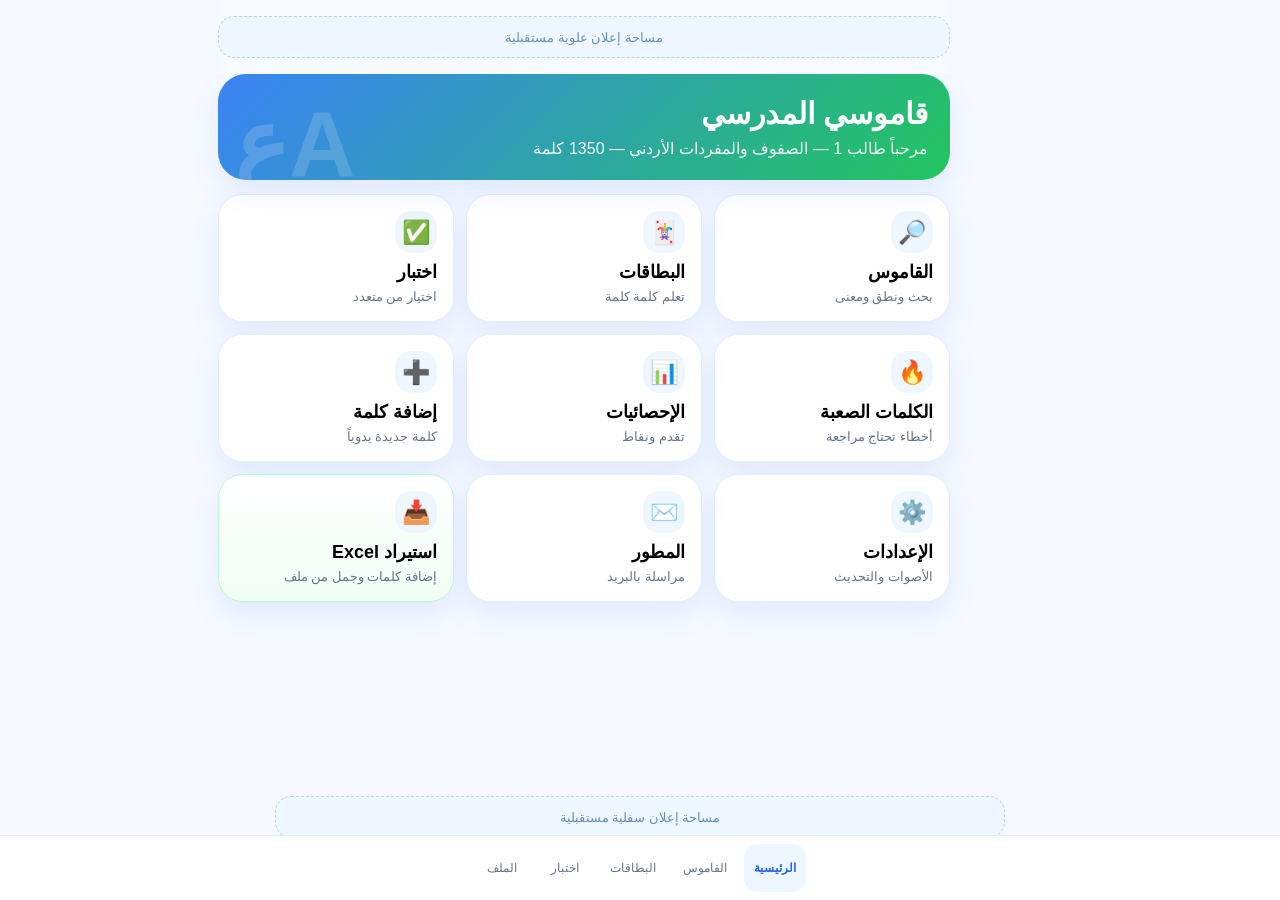
==== commit 950fed8a: "Materialize Easy English AI PWA v350 functional QA source" ====
--- a/index.html
+++ b/index.html
@@ -8,14 +8,14 @@
   <meta name="apple-mobile-web-app-status-bar-style" content="default" />
   <meta name="apple-mobile-web-app-title" content="Easy English AI" />
   <meta name="mobile-web-app-capable" content="yes" />
-  <link rel="manifest" href="manifest.webmanifest?v=349" />
+  <link rel="manifest" href="manifest.webmanifest?v=350" />
   <link rel="apple-touch-icon" href="icons/icon-192.svg" />
   <link rel="stylesheet" href="styles.css?v=18" />
   <link rel="stylesheet" href="excel-import.css?v=18" />
   <link rel="stylesheet" href="backup-tools.css?v=18" />
   <link rel="stylesheet" href="jordan-pwa.css?v=18" />
   <link rel="stylesheet" href="easy-english-v344.css?v=344" />
-  <link rel="stylesheet" href="easy-english-v345-patch.css?v=349" />
+  <link rel="stylesheet" href="easy-english-v345-patch.css?v=350" />
   <title>Easy English AI</title>
   <script>
     try {
@@ -33,13 +33,13 @@
   <script src="import-refresh.js?v=18"></script>
   <script src="ios-fixes.js?v=18"></script>
   <script src="sentence-display-v15.js?v=18"></script>
-  <script src="jordan-pwa.js?v=349"></script>
+  <script src="jordan-pwa.js?v=350"></script>
   <script src="easy-english-v344.js?v=344"></script>
-  <script src="easy-english-v345-patch.js?v=349"></script>
+  <script src="easy-english-v345-patch.js?v=350"></script>
   <script>
     if ('serviceWorker' in navigator) {
       window.addEventListener('load', () => {
-        navigator.serviceWorker.register('./sw.js?v=349', { scope: './' }).catch(() => {});
+        navigator.serviceWorker.register('./sw.js?v=350', { scope: './' }).catch(() => {});
       }, { once: true });
     }
   </script>
